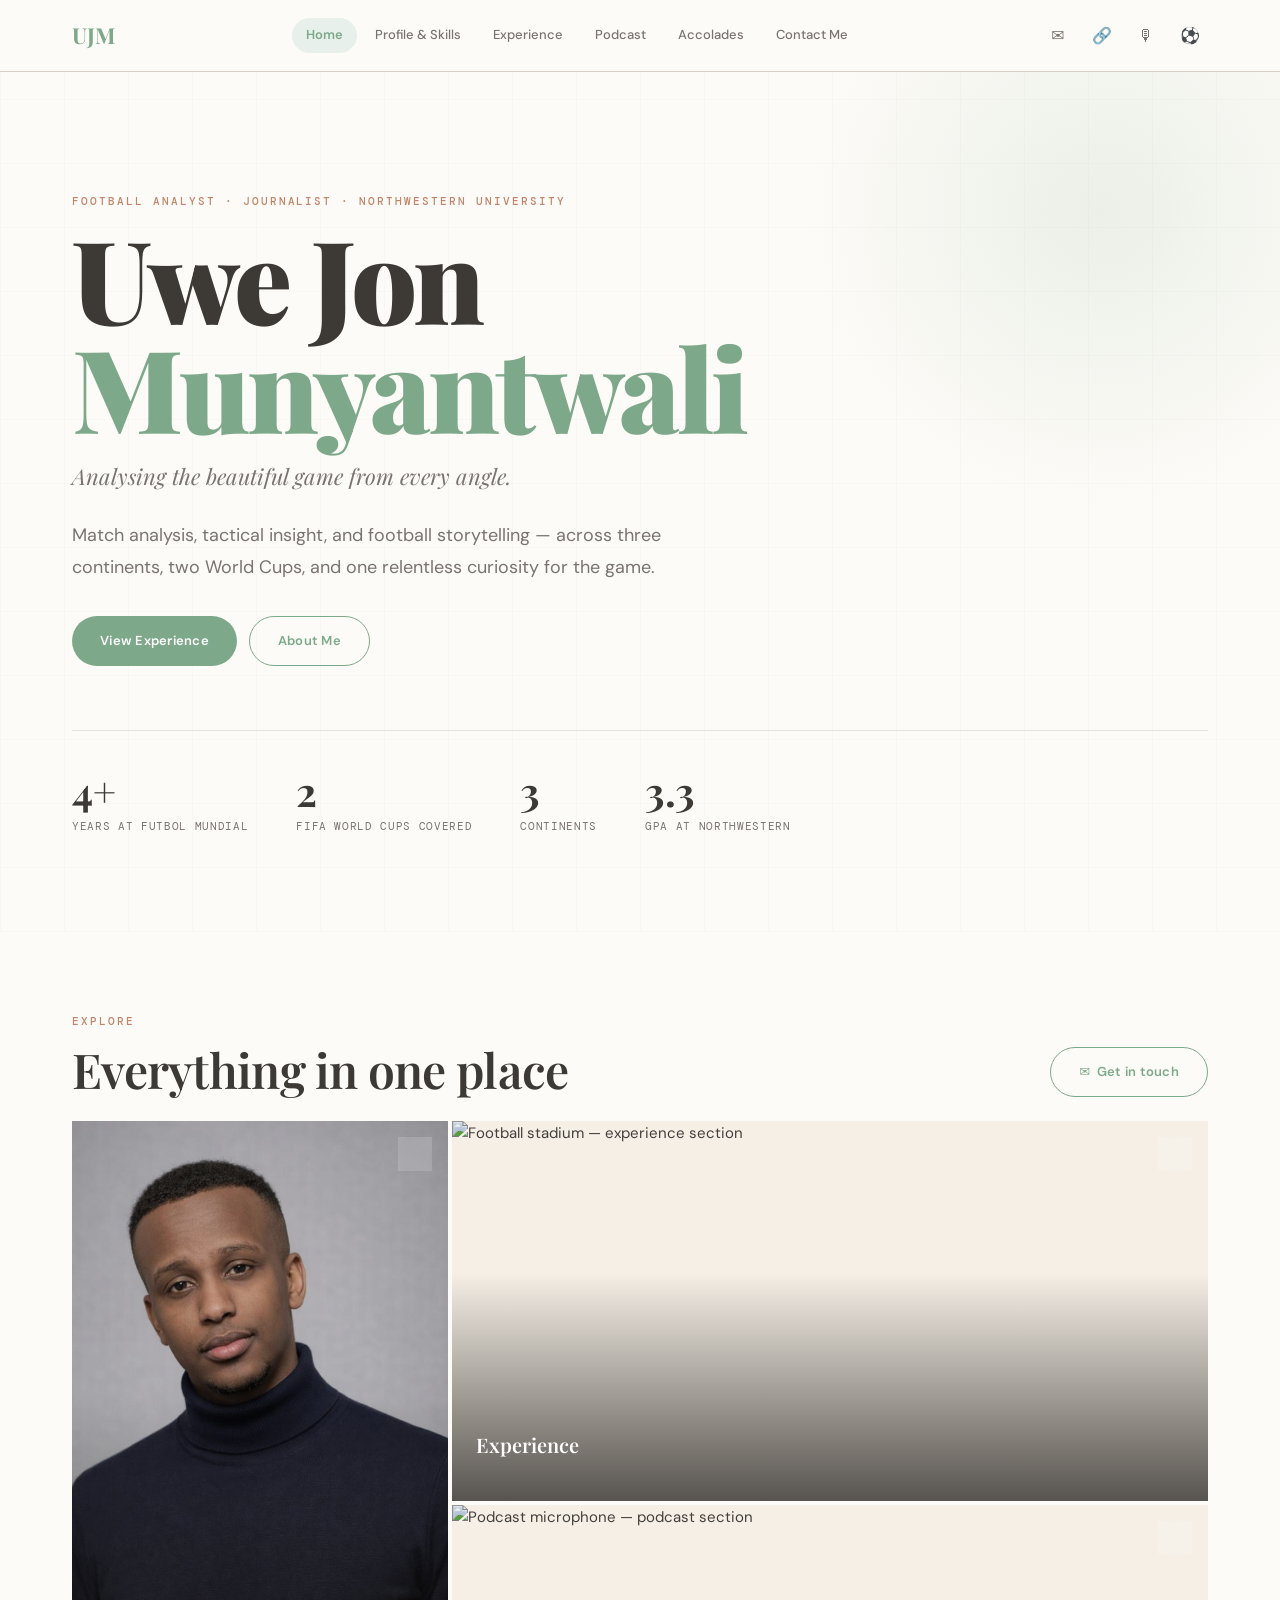
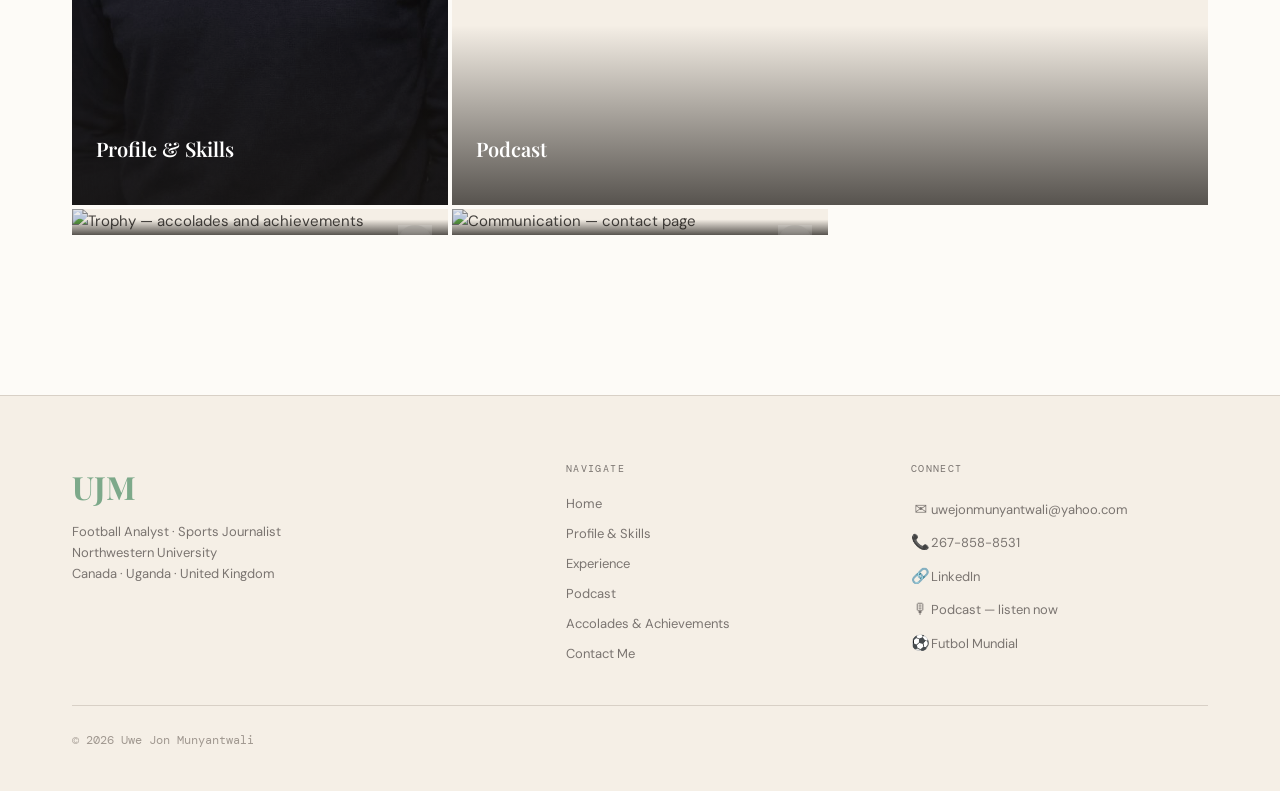
==== index.html @ c34c1989 "initial commit" ====
<!DOCTYPE html>
<!--
  index.html — Homepage
  =====================================================================
  The first page anyone sees. Contains:
    • Full-viewport hero with Uwe's name, role, and key stats
    • Photo tile grid — each tile is a clickable link to a page
    • Shared navigation bar (nav.js handles scroll + mobile)
    • Shared footer with all social/contact links

  All stock images are sourced from Unsplash (free, no attribution
  required). Replace src URLs with Uwe's real photos when available.
  ===================================================================== -->
<html lang="en">

<head>
  <meta charset="UTF-8">
  <meta name="viewport" content="width=device-width, initial-scale=1.0">

  <!-- Page title and SEO meta -->
  <title>Uwe Jon Munyantwali — Football Analyst & Journalist</title>
  <meta name="description" content="Football analyst, sports journalist, and podcast host. Covering the beautiful game across three continents.">

  <!-- Open Graph tags for clean social media sharing -->
  <meta property="og:title"       content="Uwe Jon Munyantwali">
  <meta property="og:description" content="Football Analyst · Sports Journalist · Northwestern University">
  <meta property="og:image"       content="images/og-image.jpg">
  <meta property="og:type"        content="website">

  <!-- Favicon -->
  <link rel="icon" href="images/favicon.svg" type="image/svg+xml">
  <link rel="icon" href="images/favicon-32.png" type="image/png" sizes="32x32">
  <link rel="icon" href="images/favicon.ico" type="image/x-icon">
  <link rel="apple-touch-icon" href="images/apple-touch-icon.png">

  <!-- Google Fonts preconnect for faster font loading -->
  <link rel="preconnect" href="https://fonts.googleapis.com">
  <link rel="preconnect" href="https://fonts.gstatic.com" crossorigin>

  <!--
    CSS load order matters:
      1. variables.css  — design tokens (colours, spacing, etc.)
      2. typography.css — fonts, text styles (imports Google Fonts)
      3. layout.css     — grid, containers, page structure
      4. components.css — nav, footer, buttons, tiles, cards
      5. animations.css — keyframes and scroll-reveal transitions
  -->
  <link rel="stylesheet" href="css/variables.css">
  <link rel="stylesheet" href="css/typography.css">
  <link rel="stylesheet" href="css/layout.css">
  <link rel="stylesheet" href="css/components.css">
  <link rel="stylesheet" href="css/animations.css">

  <!-- Page-specific hero background texture -->
  <style>
    /* ── Pitch line grid texture ──────────────────────────────
       A very faint repeating grid overlaid on the hero
       background. Evokes a football pitch without being heavy.
    ────────────────────────────────────────────────────────── */
    .home-hero {
      background-color: var(--clr-warm-white);
    }

    .home-hero::before {
      content: '';
      position: absolute;
      inset: 0;
      pointer-events: none;
      opacity: .035;
      background-image:
        repeating-linear-gradient(0deg,   var(--clr-charcoal) 0, transparent 1px, transparent 64px),
        repeating-linear-gradient(90deg,  var(--clr-charcoal) 0, transparent 1px, transparent 64px);
    }

    /* ── Radial glow behind the name ──────────────────────────
       Soft sage green radial gradient in the upper-right corner
       adds depth to the hero without competing with the text.
    ────────────────────────────────────────────────────────── */
    .hero-glow {
      position: absolute;
      top: -160px;
      right: -120px;
      width: 600px;
      height: 600px;
      border-radius: 50%;
      background: radial-gradient(circle, rgba(125,169,138,.14) 0%, transparent 70%);
      pointer-events: none;
    }

    /* ── Tile grid height overrides ───────────────────────────
       Force each tile row to a fixed height so images fill
       their cells consistently regardless of content.
    ────────────────────────────────────────────────────────── */
    .tile-grid {
      grid-template-rows: 380px 300px;
    }

    /* ── Tiles section background ─────────────────────────────*/
    .tiles-section {
      background: var(--clr-warm-white);
      padding: var(--sp-80) var(--gutter);
    }

    /* ── Section heading bar above tiles ──────────────────────*/
    .tiles-intro {
      display: flex;
      align-items: flex-end;
      justify-content: space-between;
      margin-bottom: var(--sp-24);
    }
  </style>
</head>

<body>

  <!-- ── NAVIGATION BAR ───────────────────────────────────── -->
  <!-- See shared-elements.html for full documentation -->
  <header>
    <nav class="site-nav" aria-label="Main navigation">
      <a href="index.html" class="nav-logo" aria-label="UJM — Home">UJM</a>

      <div class="nav-links" role="menubar">
        <!-- 'active' class is set here manually for the homepage -->
        <a href="index.html"              class="active" role="menuitem">Home</a>
        <a href="pages/profile.html"      role="menuitem">Profile &amp; Skills</a>
        <a href="pages/experience.html"   role="menuitem">Experience</a>
        <a href="pages/podcast.html"      role="menuitem">Podcast</a>
        <a href="pages/accolades.html"    role="menuitem">Accolades</a>
        <a href="pages/contact.html"      role="menuitem">Contact Me</a>
      </div>

      <div class="nav-icons" aria-label="Social links">
        <a href="mailto:uwejonmunyantwali@yahoo.com" class="nav-icon-btn" title="Email Uwe" aria-label="Email">✉</a>
        <a href="https://linkedin.com/in/uwejonmunyantwali" target="_blank" rel="noopener" class="nav-icon-btn" title="LinkedIn" aria-label="LinkedIn">🔗</a>
        <a href="https://open.spotify.com/show/5cVgMxQyh8gZMBLxaZQHXZ" target="_blank" rel="noopener" class="nav-icon-btn" title="Podcast" aria-label="Podcast">🎙</a>
        <a href="https://futbolmundial.com" target="_blank" rel="noopener" class="nav-icon-btn" title="Futbol Mundial" aria-label="Futbol Mundial">⚽</a>
      </div>

      <button class="nav-hamburger" aria-label="Open navigation menu" aria-expanded="false" aria-controls="mobileMenu">
        <span></span><span></span><span></span>
      </button>
    </nav>

    <div class="mobile-menu" id="mobileMenu" role="dialog" aria-label="Mobile navigation">
      <a href="index.html">Home</a>
      <a href="pages/profile.html">Profile &amp; Skills</a>
      <a href="pages/experience.html">Experience</a>
      <a href="pages/podcast.html">Podcast</a>
      <a href="pages/accolades.html">Accolades</a>
      <a href="pages/contact.html">Contact Me</a>
    </div>
  </header>

  <!-- ── MAIN PAGE CONTENT ────────────────────────────────── -->
  <main class="page-wrapper">

    <!-- ══════════════════════════════════════════════════════
         HERO SECTION
         Full-viewport opening. Uwe's name, role, lead text,
         CTA buttons, and four stat numbers that count up
         when they scroll into view (handled by animations.js).
         ══════════════════════════════════════════════════════ -->
    <section class="home-hero" aria-label="Hero">

      <!-- Decorative radial glow (CSS-only, no content) -->
      <div class="hero-glow" aria-hidden="true"></div>

      <div style="position:relative; z-index:1;">

        <!-- Eyebrow label — staggered fade-up on page load -->
        <span class="eyebrow anim-fade-up stagger-1">
          Football Analyst · Journalist · Northwestern University
        </span>

        <!-- Large display name -->
        <h1 class="text-display anim-fade-up stagger-2" style="margin-bottom: var(--sp-16);">
          <!-- First name in charcoal, last name in sage green -->
          <span style="color: var(--clr-charcoal);">Uwe Jon<br></span>
          <span style="color: var(--clr-sage);">Munyantwali</span>
        </h1>

        <!-- Italic subtitle / role statement -->
        <p class="anim-fade-up stagger-3"
           style="font-family: var(--font-display); font-size: clamp(18px,2vw,22px);
                  font-style: italic; color: var(--clr-muted); margin-bottom: var(--sp-24);">
          Analysing the beautiful game from every angle.
        </p>

        <!-- Lead paragraph -->
        <p class="text-lead anim-fade-up stagger-4" style="margin-bottom: var(--sp-32);">
          Match analysis, tactical insight, and football storytelling —
          across three continents, two World Cups, and one relentless
          curiosity for the game.
        </p>

        <!-- CTA buttons -->
        <div class="flex gap-12 flex-wrap anim-fade-up stagger-5" style="margin-bottom: var(--sp-64);">
          <a href="pages/experience.html" class="btn btn-primary">View Experience</a>
          <a href="pages/profile.html"    class="btn btn-outline">About Me</a>
        </div>

        <!-- ── Stats strip ───────────────────────────────────
             data-target = the number to count to
             data-suffix = text appended after the number
             data-decimals = decimal places (1 for 3.3)
             animations.js handles the count-up animation.
        ────────────────────────────────────────────────────── -->
        <div class="stats-strip anim-fade-up stagger-6">
          <div class="stat-item">
            <div class="stat-num" data-target="4" data-suffix="+">4+</div>
            <div class="stat-label">Years at Futbol Mundial</div>
          </div>
          <div class="stat-item">
            <div class="stat-num" data-target="2">2</div>
            <div class="stat-label">FIFA World Cups covered</div>
          </div>
          <div class="stat-item">
            <div class="stat-num" data-target="3">3</div>
            <div class="stat-label">Continents</div>
          </div>
          <div class="stat-item">
            <div class="stat-num" data-target="3.3" data-decimals="1">3.3</div>
            <div class="stat-label">GPA at Northwestern</div>
          </div>
        </div>

      </div><!-- /position:relative -->
    </section>


    <!-- ══════════════════════════════════════════════════════
         TILE GRID SECTION
         Six photo tiles — one per page. Each tile is a full
         link element that navigates to the corresponding page.

         Images: stock photos from Unsplash sourced via direct
         URL. Replace with real photos once Uwe provides them.
         Layout uses CSS Grid (defined in layout.css).
         ══════════════════════════════════════════════════════ -->
    <section class="tiles-section" aria-label="Explore sections">

      <div class="tiles-intro">
        <div>
          <span class="eyebrow">Explore</span>
          <h2 class="h2" style="margin-top: 0;">Everything in one place</h2>
        </div>
        <a href="pages/contact.html" class="btn btn-outline" style="flex-shrink:0;">
          ✉ &nbsp;Get in touch
        </a>
      </div>

      <!-- Tile grid — CSS grid layout defined in layout.css -->
      <div class="tile-grid">

        <!-- TILE 1: Profile & Skills (tall left column) -->
        <a href="pages/profile.html"
           class="tile tile--third tile--tall reveal delay-1"
           aria-label="Navigate to Profile and Skills page">
          <!--
            Stock image: person studying/writing — evokes analytical work.
            Source: Unsplash (free to use, no attribution needed).
            Replace with Uwe's headshot when available.
          -->
          <img src="images/headshot.jpeg"
               alt="Uwe Jon Munyantwali — profile photo"
               loading="lazy">
          <div class="tile-overlay" aria-hidden="true"></div>
          <div class="tile-label">
            <span class="tile-name">Profile &amp; Skills</span>
            <span class="tile-desc">Background, bio &amp; expertise</span>
          </div>
          <div class="tile-arrow" aria-hidden="true">↗</div>
        </a>

        <!-- TILE 2: Experience (wide) -->
        <a href="pages/experience.html"
           class="tile tile--wide reveal delay-2"
           aria-label="Navigate to Experience page">
          <!--
            Stock image: football stadium from the press area.
            Evokes the professional match coverage environment.
          -->
          <img src="https://images.unsplash.com/photo-1431324155629-1a6deb1dec8d?w=1200&q=80&auto=format"
               alt="Football stadium — experience section"
               loading="lazy">
          <div class="tile-overlay" aria-hidden="true"></div>
          <div class="tile-label">
            <span class="tile-name">Experience</span>
            <span class="tile-desc">Career timeline &amp; published work</span>
          </div>
          <div class="tile-arrow" aria-hidden="true">↗</div>
        </a>

        <!-- TILE 3: Podcast (wide) -->
        <a href="pages/podcast.html"
           class="tile tile--wide reveal delay-3"
           aria-label="Navigate to Podcast page">
          <!--
            Stock image: podcast microphone / recording setup.
          -->
          <img src="https://images.unsplash.com/photo-1478737270239-2f02b77fc618?w=1200&q=80&auto=format"
               alt="Podcast microphone — podcast section"
               loading="lazy">
          <div class="tile-overlay" aria-hidden="true"></div>
          <div class="tile-label">
            <span class="tile-name">Podcast</span>
            <span class="tile-desc">Listen to the show</span>
          </div>
          <div class="tile-arrow" aria-hidden="true">↗</div>
        </a>

        <!-- TILE 4: Accolades -->
        <a href="pages/accolades.html"
           class="tile tile--third reveal delay-4"
           aria-label="Navigate to Accolades and Achievements page">
          <!--
            Stock image: award / trophy / graduation ceremony.
          -->
          <img src="https://images.unsplash.com/photo-1567427018141-0584cfcbf1b8?w=800&q=80&auto=format"
               alt="Trophy — accolades and achievements"
               loading="lazy">
          <div class="tile-overlay" aria-hidden="true"></div>
          <div class="tile-label">
            <span class="tile-name">Accolades</span>
            <span class="tile-desc">Recognitions &amp; achievements</span>
          </div>
          <div class="tile-arrow" aria-hidden="true">↗</div>
        </a>

        <!-- TILE 5: Contact Me -->
        <a href="pages/contact.html"
           class="tile tile--third reveal delay-5"
           aria-label="Navigate to Contact page">
          <!--
            Stock image: hands typing / writing — communication theme.
          -->
          <img src="https://images.unsplash.com/photo-1516321318423-f06f85e504b3?w=800&q=80&auto=format"
               alt="Communication — contact page"
               loading="lazy">
          <div class="tile-overlay" aria-hidden="true"></div>
          <div class="tile-label">
            <span class="tile-name">Contact Me</span>
            <span class="tile-desc">Let's talk football</span>
          </div>
          <div class="tile-arrow" aria-hidden="true">↗</div>
        </a>

      </div><!-- /tile-grid -->

    </section>

  </main><!-- /page-wrapper -->


  <!-- ── FOOTER ────────────────────────────────────────────── -->
  <footer class="site-footer" aria-label="Site footer">
    <div class="footer-inner">
      <div>
        <a href="index.html" class="footer-logo" aria-label="UJM — Home">UJM</a>
        <p class="footer-tagline">
          Football Analyst · Sports Journalist<br>
          Northwestern University<br>
          Canada · Uganda · United Kingdom
        </p>
      </div>
      <div>
        <p class="footer-col-title">Navigate</p>
        <nav class="footer-nav" aria-label="Footer navigation">
          <a href="index.html">Home</a>
          <a href="pages/profile.html">Profile &amp; Skills</a>
          <a href="pages/experience.html">Experience</a>
          <a href="pages/podcast.html">Podcast</a>
          <a href="pages/accolades.html">Accolades &amp; Achievements</a>
          <a href="pages/contact.html">Contact Me</a>
        </nav>
      </div>
      <div>
        <p class="footer-col-title">Connect</p>
        <div class="footer-social">
          <div class="footer-social-item">
            <span class="footer-social-icon">✉</span>
            <a href="mailto:uwejonmunyantwali@yahoo.com">uwejonmunyantwali@yahoo.com</a>
          </div>
          <div class="footer-social-item">
            <span class="footer-social-icon">📞</span>
            <a href="tel:+12678588531">267-858-8531</a>
          </div>
          <div class="footer-social-item">
            <span class="footer-social-icon">🔗</span>
            <a href="https://linkedin.com/in/uwejonmunyantwali" target="_blank" rel="noopener">LinkedIn</a>
          </div>
          <div class="footer-social-item">
            <span class="footer-social-icon">🎙</span>
            <a href="pages/podcast.html">Podcast — listen now</a>
          </div>
          <div class="footer-social-item">
            <span class="footer-social-icon">⚽</span>
            <a href="https://futbolmundial.com" target="_blank" rel="noopener">Futbol Mundial</a>
          </div>
        </div>
      </div>
    </div>
    <div class="footer-bottom">
      <span>© 2026 Uwe Jon Munyantwali</span>
    </div>
  </footer>


  <!-- ── SCRIPTS ───────────────────────────────────────────── -->
  <!--
    Scripts are loaded at the bottom of <body> so that the
    HTML is fully parsed before JavaScript runs. This avoids
    "element not found" errors.

    nav.js       — scroll shadow, mobile menu toggle
    animations.js — scroll-reveal and stat counter
  -->
  <script src="js/nav.js"></script>
  <script src="js/animations.js"></script>

</body>
</html>
---- css/variables.css ----
/* =============================================================
   variables.css
   Central design token file. Every colour, spacing unit,
   font size, and breakpoint used across the site is defined
   here as a CSS custom property. Change a value here and it
   updates everywhere automatically.
   ============================================================= */

:root {

  /* ── Pastel colour palette ─────────────────────────────────
     Muted, warm tones inspired by a well-read editorial magazine.
     No fully saturated colours — every hue is softened.
  ────────────────────────────────────────────────────────── */

  /* Page backgrounds */
  --clr-warm-white:   #FDFBF7;   /* Default page background */
  --clr-sage-bg:      #E8F0EB;   /* Sage tinted panels */
  --clr-sky-bg:       #E6EFF7;   /* Dusty-blue tinted panels */
  --clr-sand-bg:      #F5EFE6;   /* Warm sand card surfaces */
  --clr-blush-bg:     #F5E9E9;   /* Soft blush — contact / accolades */
  --clr-lavender-bg:  #EDE9F5;   /* Muted lavender — podcast */
  --clr-wheat-bg:     #F5EDE0;   /* Warm wheat — experience */

  /* Accent colours */
  --clr-sage:         #7DA98A;   /* Primary accent: links, CTA buttons, active states */
  --clr-sage-dark:    #5E8A6E;   /* Darker sage for hover states */
  --clr-blue:         #7097B8;   /* Secondary accent: hover states, icons */
  --clr-terra:        #C0856A;   /* Terracotta: warm labels, callouts */
  --clr-terra-dark:   #A06A52;   /* Darker terracotta for hover */
  --clr-mauve:        #9E7D9A;   /* Soft mauve: podcast section */

  /* Text colours */
  --clr-charcoal:     #3D3A35;   /* Headings */
  --clr-body:         #4A4540;   /* Body copy */
  --clr-muted:        #7A7470;   /* Secondary / caption text */
  --clr-light:        #A09890;   /* Placeholder / very light text */
  --clr-line:         #D8D0C6;   /* Dividers and borders */

  /* Utility */
  --clr-white:        #FFFFFF;
  --clr-black:        #1A1714;

  /* ── Typography scale ──────────────────────────────────────
     Fluid sizes via clamp() so headings scale between mobile
     and desktop without media queries.
  ────────────────────────────────────────────────────────── */
  --text-xs:    11px;
  --text-sm:    13px;
  --text-base:  15px;
  --text-md:    18px;
  --text-lg:    clamp(20px, 2vw, 24px);
  --text-xl:    clamp(24px, 3vw, 32px);
  --text-2xl:   clamp(32px, 4vw, 48px);
  --text-3xl:   clamp(48px, 6vw, 80px);
  --text-hero:  clamp(56px, 9vw, 120px);

  /* ── Spacing scale ─────────────────────────────────────────
     Used for padding, margin, and gap — keeps vertical rhythm
     consistent across all pages.
  ────────────────────────────────────────────────────────── */
  --sp-2:    2px;
  --sp-4:    4px;
  --sp-8:    8px;
  --sp-12:  12px;
  --sp-16:  16px;
  --sp-20:  20px;
  --sp-24:  24px;
  --sp-32:  32px;
  --sp-40:  40px;
  --sp-48:  48px;
  --sp-64:  64px;
  --sp-80:  80px;
  --sp-96:  96px;
  --sp-120:120px;

  /* ── Border radius ─────────────────────────────────────────*/
  --radius-sm:   6px;
  --radius-md:  12px;
  --radius-lg:  20px;
  --radius-pill:100px;

  /* ── Shadows ───────────────────────────────────────────────*/
  --shadow-sm:  0 2px 8px  rgba(61,58,53,.06);
  --shadow-md:  0 8px 24px rgba(61,58,53,.08);
  --shadow-lg:  0 20px 56px rgba(61,58,53,.12);

  /* ── Transitions ───────────────────────────────────────────*/
  --ease:       cubic-bezier(.25,.46,.45,.94);
  --transition: 280ms var(--ease);

  /* ── Layout ────────────────────────────────────────────────*/
  --nav-h:    72px;    /* Height of the sticky navigation bar */
  --max-w:  1280px;    /* Maximum content width */
  --gutter:   72px;    /* Horizontal page padding on desktop */
  --gutter-sm:24px;    /* Horizontal page padding on mobile */
}

/* ── Responsive breakpoints ─────────────────────────────────
   Used in media queries across all CSS files. Reference:
     --bp-sm  = 480px  (large phones)
     --bp-md  = 768px  (tablets)
     --bp-lg  = 1024px (small laptops)
     --bp-xl  = 1280px (desktops)
────────────────────────────────────────────────────────── */
/* Note: CSS custom properties can't be used in @media queries
   directly — breakpoint pixel values are repeated in each file
   where media queries are needed. The values are documented
   here for reference. */
---- css/typography.css ----
/* =============================================================
   typography.css
   All font imports, base text styles, and typographic
   utility classes. Import this after variables.css.

   Fonts used:
     Playfair Display — serif display face for large headings.
       Warm, editorial, and distinctive. Loaded from Google Fonts.
     DM Sans — clean, modern sans-serif for body and UI text.
       Highly legible at small sizes. Loaded from Google Fonts.
     DM Mono — monospaced face for labels, metadata, and stats.
       Adds a data/journalism feel to supporting text.
   ============================================================= */

/* ── Google Fonts import ─────────────────────────────────────
   Preconnect hints are set in each HTML <head> for performance.
   This @import loads all three typefaces in the weights needed.
────────────────────────────────────────────────────────── */
@import url('https://fonts.googleapis.com/css2?family=Playfair+Display:ital,wght@0,400;0,600;0,700;0,900;1,400;1,600&family=DM+Sans:wght@300;400;500;600&family=DM+Mono:wght@400;500&display=swap');

/* ── Font family variables ───────────────────────────────────
   Defined here as custom properties so they're easy to swap.
────────────────────────────────────────────────────────── */
:root {
  --font-display: 'Playfair Display', Georgia, serif;
  --font-body:    'DM Sans', system-ui, sans-serif;
  --font-mono:    'DM Mono', 'Courier New', monospace;
}

/* ── Base document typography ────────────────────────────────
   Sets sensible defaults for the whole site. Everything else
   builds on top of this.
────────────────────────────────────────────────────────── */
*,
*::before,
*::after {
  box-sizing: border-box;   /* Include padding/border in width calculations */
  margin: 0;
  padding: 0;
}

html {
  font-size: 16px;           /* Base rem unit */
  scroll-behavior: smooth;   /* Smooth in-page anchor scrolling */
  -webkit-font-smoothing: antialiased;  /* Sharper text on macOS/iOS */
  -moz-osx-font-smoothing: grayscale;
}

body {
  font-family: var(--font-body);
  font-size: var(--text-base);
  line-height: 1.7;
  color: var(--clr-body);
  background-color: var(--clr-warm-white);
}

/* ── Heading styles ──────────────────────────────────────────
   All headings use Playfair Display. The .display class is for
   the largest hero-level headings on each page.
────────────────────────────────────────────────────────── */

/* Hero-scale display heading — used once per page */
.text-display {
  font-family: var(--font-display);
  font-size: var(--text-hero);
  font-weight: 900;
  line-height: .95;
  letter-spacing: -.03em;
  color: var(--clr-charcoal);
}

/* Large section heading */
h1, .h1 {
  font-family: var(--font-display);
  font-size: var(--text-3xl);
  font-weight: 700;
  line-height: 1.05;
  letter-spacing: -.02em;
  color: var(--clr-charcoal);
}

/* Section-level headings */
h2, .h2 {
  font-family: var(--font-display);
  font-size: var(--text-2xl);
  font-weight: 600;
  line-height: 1.15;
  letter-spacing: -.015em;
  color: var(--clr-charcoal);
}

/* Sub-section headings */
h3, .h3 {
  font-family: var(--font-display);
  font-size: var(--text-xl);
  font-weight: 600;
  line-height: 1.2;
  color: var(--clr-charcoal);
}

/* Card / component headings */
h4, .h4 {
  font-family: var(--font-display);
  font-size: var(--text-lg);
  font-weight: 600;
  color: var(--clr-charcoal);
}

/* ── Body text utilities ─────────────────────────────────────*/

/* Lead paragraph — used directly under page headings */
.text-lead {
  font-family: var(--font-body);
  font-size: var(--text-md);
  line-height: 1.8;
  color: var(--clr-muted);
  max-width: 600px;
}

/* Standard body paragraph */
.text-body {
  font-size: var(--text-base);
  line-height: 1.85;
  color: var(--clr-body);
}

/* Muted / supporting text */
.text-muted {
  color: var(--clr-muted);
}

/* Small metadata text */
.text-sm {
  font-size: var(--text-sm);
  color: var(--clr-muted);
}

/* ── Eyebrow / label text ────────────────────────────────────
   Used above headings to indicate the section type.
   E.g. "ABOUT" or "CAREER" above a main heading.
────────────────────────────────────────────────────────── */
.eyebrow {
  font-family: var(--font-mono);
  font-size: var(--text-xs);
  font-weight: 500;
  letter-spacing: .18em;
  text-transform: uppercase;
  color: var(--clr-terra);
  display: block;
  margin-bottom: var(--sp-12);
}

/* ── Pull quote ──────────────────────────────────────────────
   Large italic quote for highlighting a key phrase.
────────────────────────────────────────────────────────── */
.pull-quote {
  font-family: var(--font-display);
  font-size: var(--text-xl);
  font-style: italic;
  line-height: 1.5;
  color: var(--clr-charcoal);
}

/* ── Monospaced utility ──────────────────────────────────────
   For dates, stats, metadata, skill tags, and code-like labels.
────────────────────────────────────────────────────────── */
.text-mono {
  font-family: var(--font-mono);
  font-size: var(--text-xs);
  letter-spacing: .06em;
  color: var(--clr-muted);
}

/* ── Link defaults ───────────────────────────────────────────
   Base anchor style. Specific link components are in
   components.css. This just removes the default blue underline.
────────────────────────────────────────────────────────── */
a {
  color: inherit;
  text-decoration: none;
  transition: color var(--transition);
}

a:hover {
  color: var(--clr-sage);
}

/* ── Horizontal rule ─────────────────────────────────────────
   A simple divider used between content sections.
────────────────────────────────────────────────────────── */
.rule {
  border: none;
  border-top: 1px solid var(--clr-line);
  margin: var(--sp-48) 0;
}

/* ── Text alignment utilities ────────────────────────────────*/
.text-center { text-align: center; }
.text-right  { text-align: right; }

/* ── Italic utility ──────────────────────────────────────────*/
.italic { font-style: italic; }
---- css/layout.css ----
/* =============================================================
   layout.css
   Grid systems, page structure helpers, container widths,
   and flexbox utilities. Import after variables.css.

   This file controls HOW things are arranged on the page,
   not how they look. Colours, fonts, and component styles
   live in their own files.
   ============================================================= */

/* ── Page wrapper ────────────────────────────────────────────
   Every page's <main> should use .page-wrapper to ensure
   consistent top padding that clears the fixed nav bar.
────────────────────────────────────────────────────────── */
.page-wrapper {
  padding-top: var(--nav-h);   /* Offset content below the fixed nav */
  min-height: 100vh;           /* Ensure the page always fills the viewport */
}

/* ── Content container ───────────────────────────────────────
   Centres content and applies consistent horizontal padding.
   Nest inside full-bleed sections to constrain text width.
────────────────────────────────────────────────────────── */
.container {
  width: 100%;
  max-width: var(--max-w);
  margin-left: auto;
  margin-right: auto;
  padding-left: var(--gutter);
  padding-right: var(--gutter);
}

/* ── Full-bleed section ──────────────────────────────────────
   Allows a section to span 100% page width while the
   content inside uses .container to stay constrained.
────────────────────────────────────────────────────────── */
.full-bleed {
  width: 100%;
}

/* ── Section vertical rhythm ─────────────────────────────────
   Standard top/bottom padding for page sections. Keeps
   consistent breathing room between content blocks.
────────────────────────────────────────────────────────── */
.section {
  padding-top: var(--sp-96);
  padding-bottom: var(--sp-96);
}

.section-sm {
  padding-top: var(--sp-64);
  padding-bottom: var(--sp-64);
}

.section-lg {
  padding-top: var(--sp-120);
  padding-bottom: var(--sp-120);
}

/* ── Page hero ───────────────────────────────────────────────
   Full-viewport hero section used at the top of each page.
   Vertically centres content and provides a minimum height.
────────────────────────────────────────────────────────── */
.page-hero {
  min-height: 60vh;
  display: flex;
  flex-direction: column;
  justify-content: flex-end;   /* Anchor text to bottom of hero */
  padding: var(--sp-120) var(--gutter) var(--sp-80);
  position: relative;
  overflow: hidden;
}

/* Home hero is taller — it's the first impression */
.home-hero {
  min-height: 95vh;
  display: flex;
  flex-direction: column;
  justify-content: flex-end;
  padding: var(--sp-120) var(--gutter) var(--sp-96);
  position: relative;
  overflow: hidden;
}

/* ── Two-column grid ─────────────────────────────────────────
   A 50/50 responsive two-column layout used on Profile,
   Contact, and other pages with a main + sidebar structure.
────────────────────────────────────────────────────────── */
.grid-2 {
  display: grid;
  grid-template-columns: 1fr 1fr;
  gap: var(--sp-64);
  align-items: start;
}

/* Weighted 60/40 split — main content + narrower sidebar */
.grid-2--weighted {
  grid-template-columns: 3fr 2fr;
}

/* ── Three-column grid ───────────────────────────────────────
   Used for accolades cards and footer columns.
────────────────────────────────────────────────────────── */
.grid-3 {
  display: grid;
  grid-template-columns: repeat(3, 1fr);
  gap: var(--sp-24);
}

/* ── Tile grid ───────────────────────────────────────────────
   Home page photo tile grid. Uses named grid areas for the
   asymmetric hero layout (inspired by reference site).
────────────────────────────────────────────────────────── */
.tile-grid {
  display: grid;
  grid-template-columns: repeat(6, 1fr);
  grid-template-rows: 360px 280px;
  gap: var(--sp-4);
}

/* Individual tile spanning rules — set on the HTML elements */
.tile--wide  { grid-column: span 4; }   /* Wide tile (4/6 columns) */
.tile--half  { grid-column: span 3; }   /* Half width (3/6 columns) */
.tile--third { grid-column: span 2; }   /* Third width (2/6 columns) */
.tile--tall  { grid-row: span 2; }      /* Spans both grid rows */

/* ── Flex utilities ──────────────────────────────────────────
   Common flexbox patterns used throughout the site.
────────────────────────────────────────────────────────── */
.flex         { display: flex; }
.flex-col     { display: flex; flex-direction: column; }
.flex-center  { display: flex; align-items: center; justify-content: center; }
.flex-between { display: flex; align-items: center; justify-content: space-between; }
.flex-wrap    { flex-wrap: wrap; }
.items-start  { align-items: flex-start; }
.items-end    { align-items: flex-end; }
.gap-8        { gap: var(--sp-8); }
.gap-12       { gap: var(--sp-12); }
.gap-16       { gap: var(--sp-16); }
.gap-24       { gap: var(--sp-24); }
.gap-32       { gap: var(--sp-32); }
.gap-48       { gap: var(--sp-48); }

/* ── Spacing utilities ───────────────────────────────────────
   Quick margin/padding helpers for fine-tuning spacing
   without writing new CSS rules.
────────────────────────────────────────────────────────── */
.mt-8  { margin-top: var(--sp-8);  }
.mt-16 { margin-top: var(--sp-16); }
.mt-24 { margin-top: var(--sp-24); }
.mt-32 { margin-top: var(--sp-32); }
.mt-48 { margin-top: var(--sp-48); }
.mt-64 { margin-top: var(--sp-64); }
.mb-8  { margin-bottom: var(--sp-8);  }
.mb-16 { margin-bottom: var(--sp-16); }
.mb-24 { margin-bottom: var(--sp-24); }
.mb-32 { margin-bottom: var(--sp-32); }
.mb-48 { margin-bottom: var(--sp-48); }

/* ── Responsive overrides ────────────────────────────────────
   At tablet (768px) and mobile (480px), switch multi-column
   layouts to single-column stacks.
────────────────────────────────────────────────────────── */
@media (max-width: 1024px) {
  :root {
    --gutter: 40px;   /* Reduce side padding on smaller screens */
  }

  .grid-2,
  .grid-2--weighted {
    grid-template-columns: 1fr;  /* Stack columns vertically */
    gap: var(--sp-48);
  }

  .tile-grid {
    grid-template-columns: repeat(2, 1fr);   /* 2 columns on tablet */
    grid-template-rows: auto;
  }

  .tile--wide,
  .tile--half,
  .tile--third { grid-column: span 1; }    /* Reset column spans */
  .tile--tall  { grid-row: span 1; }
}

@media (max-width: 768px) {
  :root {
    --gutter: var(--gutter-sm);   /* Tightest padding on mobile */
  }

  .grid-3 {
    grid-template-columns: 1fr 1fr;   /* 2 cols on tablet */
  }

  .section,
  .section-sm,
  .section-lg {
    padding-top: var(--sp-64);     /* Reduce vertical rhythm on mobile */
    padding-bottom: var(--sp-64);
  }

  .page-hero {
    min-height: 50vh;
    padding: var(--sp-96) var(--sp-24) var(--sp-64);
  }
}

@media (max-width: 480px) {
  .grid-3 {
    grid-template-columns: 1fr;    /* Full single column on small phones */
  }

  .tile-grid {
    grid-template-columns: 1fr;   /* One tile per row */
  }
}
---- css/components.css ----
/* =============================================================
   components.css
   Reusable UI components used across multiple pages:
   navigation bar, footer, buttons, cards, skill tags,
   timeline, form fields, and social icons.

   Each component is clearly labelled with a comment block.
   Import after variables.css, typography.css, layout.css.
   ============================================================= */


/* ═══════════════════════════════════════════════════════════
   NAVIGATION BAR
   Fixed to the top of the viewport. Always visible on scroll.
   Contains the UJM logo, page links, and social icon row.
   ═══════════════════════════════════════════════════════════ */

.site-nav {
  position: fixed;             /* Stays at top when user scrolls */
  top: 0;
  left: 0;
  right: 0;
  z-index: 1000;               /* Sits above all page content */
  height: var(--nav-h);
  display: flex;
  align-items: center;
  justify-content: space-between;
  padding: 0 var(--gutter);
  background: rgba(253, 251, 247, 0.92);   /* Warm white at 92% opacity */
  backdrop-filter: blur(16px);             /* Frosted glass effect */
  -webkit-backdrop-filter: blur(16px);
  border-bottom: 1px solid var(--clr-line);
  transition: background var(--transition), box-shadow var(--transition);
}

/* When the page is scrolled, add a subtle shadow under the nav */
.site-nav.scrolled {
  box-shadow: var(--shadow-sm);
}

/* UJM monogram logo — clicking always returns to homepage */
.nav-logo {
  font-family: var(--font-display);
  font-size: 22px;
  font-weight: 700;
  color: var(--clr-sage);
  letter-spacing: -.01em;
  text-decoration: none;
  flex-shrink: 0;
}

/* Container for the six page navigation links */
.nav-links {
  display: flex;
  align-items: center;
  gap: var(--sp-4);
}

/* Individual navigation link */
.nav-links a {
  font-family: var(--font-body);
  font-size: 13px;
  font-weight: 500;
  color: var(--clr-muted);
  padding: 6px 14px;
  border-radius: var(--radius-pill);
  transition: background var(--transition), color var(--transition);
  text-decoration: none;
  white-space: nowrap;
}

/* Hover and active page state */
.nav-links a:hover,
.nav-links a.active {
  background: var(--clr-sage-bg);
  color: var(--clr-sage);
}

/* Active (current page) link gets a slightly bolder weight */
.nav-links a.active {
  font-weight: 600;
}

/* Container for social/contact icon buttons in the top-right of nav */
.nav-icons {
  display: flex;
  align-items: center;
  gap: var(--sp-8);
  flex-shrink: 0;
}

/* Individual social icon button in the nav */
.nav-icon-btn {
  width: 36px;
  height: 36px;
  border-radius: 50%;
  display: flex;
  align-items: center;
  justify-content: center;
  color: var(--clr-muted);
  font-size: 16px;
  transition: background var(--transition), color var(--transition);
  text-decoration: none;
  border: none;
  background: transparent;
  cursor: pointer;
}

.nav-icon-btn:hover {
  background: var(--clr-sage-bg);
  color: var(--clr-sage);
}

/* Mobile hamburger toggle — hidden on desktop, visible on mobile */
.nav-hamburger {
  display: none;
  flex-direction: column;
  gap: 5px;
  cursor: pointer;
  padding: 8px;
  border: none;
  background: none;
}

.nav-hamburger span {
  display: block;
  width: 22px;
  height: 2px;
  background: var(--clr-charcoal);
  border-radius: 2px;
  transition: transform var(--transition), opacity var(--transition);
}

/* Hamburger animates into an × when the mobile menu is open */
.nav-hamburger.open span:nth-child(1) {
  transform: translateY(7px) rotate(45deg);
}
.nav-hamburger.open span:nth-child(2) {
  opacity: 0;
}
.nav-hamburger.open span:nth-child(3) {
  transform: translateY(-7px) rotate(-45deg);
}

/* Mobile slide-in menu overlay */
.mobile-menu {
  display: none;               /* Hidden by default; JS toggles this */
  position: fixed;
  top: var(--nav-h);
  left: 0;
  right: 0;
  bottom: 0;
  background: var(--clr-warm-white);
  z-index: 999;
  padding: var(--sp-48) var(--gutter-sm);
  flex-direction: column;
  gap: var(--sp-8);
}

.mobile-menu.open {
  display: flex;
}

/* Individual links inside the mobile slide menu */
.mobile-menu a {
  font-family: var(--font-display);
  font-size: 28px;
  font-weight: 600;
  color: var(--clr-charcoal);
  padding: var(--sp-16) 0;
  border-bottom: 1px solid var(--clr-line);
  text-decoration: none;
}

.mobile-menu a:hover {
  color: var(--clr-sage);
}

/* ── Responsive: show hamburger, hide link row on mobile ── */
@media (max-width: 900px) {
  .nav-links        { display: none; }    /* Hide horizontal links */
  .nav-hamburger    { display: flex; }    /* Show burger icon */
}


/* ═══════════════════════════════════════════════════════════
   FOOTER
   Appears at the bottom of every page with three columns:
   logo/tagline, navigation links repeated, social contacts.
   ═══════════════════════════════════════════════════════════ */

.site-footer {
  background: var(--clr-sand-bg);
  border-top: 1px solid var(--clr-line);
  padding: var(--sp-64) var(--gutter) var(--sp-40);
  margin-top: var(--sp-80);
}

/* Three-column inner layout */
.footer-inner {
  display: grid;
  grid-template-columns: 1.5fr 1fr 1fr;
  gap: var(--sp-48);
  padding-bottom: var(--sp-40);
  border-bottom: 1px solid var(--clr-line);
}

/* Footer logo */
.footer-logo {
  font-family: var(--font-display);
  font-size: 32px;
  font-weight: 700;
  color: var(--clr-sage);
  display: block;
  margin-bottom: var(--sp-8);
  text-decoration: none;
}

/* Tagline beneath the logo */
.footer-tagline {
  font-size: 13px;
  color: var(--clr-muted);
  line-height: 1.6;
}

/* Column heading in footer */
.footer-col-title {
  font-family: var(--font-mono);
  font-size: 10px;
  letter-spacing: .14em;
  text-transform: uppercase;
  color: var(--clr-muted);
  margin-bottom: var(--sp-16);
}

/* Navigation links stacked vertically in footer */
.footer-nav {
  display: flex;
  flex-direction: column;
  gap: var(--sp-8);
}

.footer-nav a {
  font-size: 13px;
  color: var(--clr-muted);
  text-decoration: none;
  transition: color var(--transition);
}

.footer-nav a:hover {
  color: var(--clr-sage);
}

/* Each social contact row in footer */
.footer-social-item {
  display: flex;
  align-items: center;
  gap: var(--sp-10);
  font-size: 13px;
  color: var(--clr-muted);
  padding: var(--sp-4) 0;
}

/* Icon emoji/character in social row */
.footer-social-icon {
  font-size: 15px;
  width: 20px;
  text-align: center;
  flex-shrink: 0;
}

/* Bottom copyright / credit bar */
.footer-bottom {
  display: flex;
  justify-content: space-between;
  align-items: center;
  padding-top: var(--sp-24);
}

.footer-bottom span {
  font-size: 12px;
  color: var(--clr-light);
  font-family: var(--font-mono);
}

/* Responsive footer — stack columns on tablet */
@media (max-width: 768px) {
  .footer-inner {
    grid-template-columns: 1fr 1fr;
  }
}

@media (max-width: 480px) {
  .footer-inner {
    grid-template-columns: 1fr;
  }

  .footer-bottom {
    flex-direction: column;
    gap: var(--sp-8);
    text-align: center;
  }
}


/* ═══════════════════════════════════════════════════════════
   BUTTONS
   Two variants: solid (primary action) and outlined (secondary).
   Both use the pill shape from the reference site aesthetic.
   ═══════════════════════════════════════════════════════════ */

/* Base button styles shared by all variants */
.btn {
  display: inline-flex;
  align-items: center;
  gap: var(--sp-8);
  font-family: var(--font-body);
  font-size: 13px;
  font-weight: 600;
  letter-spacing: .02em;
  padding: 13px 28px;
  border-radius: var(--radius-pill);
  text-decoration: none;
  border: none;
  cursor: pointer;
  transition: background var(--transition), color var(--transition),
              transform var(--transition), box-shadow var(--transition);
}

/* Solid sage green primary button */
.btn-primary {
  background: var(--clr-sage);
  color: var(--clr-white);
}

.btn-primary:hover {
  background: var(--clr-sage-dark);
  transform: translateY(-2px);
  box-shadow: 0 8px 24px rgba(125, 169, 138, .32);
  color: var(--clr-white);
}

/* Outlined secondary button */
.btn-outline {
  background: transparent;
  color: var(--clr-sage);
  border: 1.5px solid var(--clr-sage);
}

.btn-outline:hover {
  background: var(--clr-sage-bg);
  transform: translateY(-1px);
  color: var(--clr-sage);
}

/* Terracotta CTA button — used on Contact page form */
.btn-terra {
  background: var(--clr-terra);
  color: var(--clr-white);
  width: 100%;
  justify-content: center;
}

.btn-terra:hover {
  background: var(--clr-terra-dark);
  transform: translateY(-1px);
  color: var(--clr-white);
}


/* ═══════════════════════════════════════════════════════════
   IMAGE TILES (Homepage)
   Clickable full-bleed photo tiles that navigate to each page.
   Inspired by the Luke Herndon reference site: large images,
   hover-reveal text, minimal decoration.
   ═══════════════════════════════════════════════════════════ */

/* Tile container — acts as the link wrapper */
.tile {
  position: relative;
  overflow: hidden;
  cursor: pointer;
  display: block;
  text-decoration: none;
  background: var(--clr-sand-bg);   /* Fallback if image fails to load */
}

/* The actual image inside the tile */
.tile img {
  width: 100%;
  height: 100%;
  object-fit: cover;              /* Fill tile without distortion */
  display: block;
  transition: transform 600ms var(--ease), filter 600ms var(--ease);
  filter: brightness(.92) saturate(.85);  /* Slightly desaturated default */
}

/* On hover: zoom in, restore saturation */
.tile:hover img {
  transform: scale(1.04);
  filter: brightness(.8) saturate(1.1);
}

/* Dark gradient overlay for text legibility */
.tile-overlay {
  position: absolute;
  inset: 0;
  background: linear-gradient(
    to bottom,
    transparent 40%,
    rgba(26, 23, 20, .72) 100%
  );
  transition: opacity var(--transition);
}

/* Text block anchored to the bottom of each tile */
.tile-label {
  position: absolute;
  bottom: 0;
  left: 0;
  right: 0;
  padding: var(--sp-24) var(--sp-24) var(--sp-20);
  color: var(--clr-white);
}

/* Page name inside tile */
.tile-name {
  font-family: var(--font-display);
  font-size: 20px;
  font-weight: 600;
  line-height: 1.2;
  display: block;
  margin-bottom: 4px;
}

/* Short description inside tile — slides up on hover */
.tile-desc {
  font-size: 12px;
  opacity: 0;
  transform: translateY(8px);
  transition: opacity var(--transition), transform var(--transition);
  display: block;
  color: rgba(255,255,255,.8);
}

.tile:hover .tile-desc {
  opacity: 1;
  transform: translateY(0);
}

/* Arrow icon in top-right of each tile */
.tile-arrow {
  position: absolute;
  top: var(--sp-16);
  right: var(--sp-16);
  width: 34px;
  height: 34px;
  border-radius: 50%;
  background: rgba(255,255,255,.15);
  backdrop-filter: blur(4px);
  display: flex;
  align-items: center;
  justify-content: center;
  color: var(--clr-white);
  font-size: 14px;
  transition: background var(--transition), transform var(--transition);
}

.tile:hover .tile-arrow {
  background: var(--clr-sage);
  transform: translate(2px, -2px);
}


/* ═══════════════════════════════════════════════════════════
   SKILL TAGS
   Pill-shaped tags used on the Profile & Skills page.
   Each group has its own colour category label above it.
   ═══════════════════════════════════════════════════════════ */

/* Wrapper for a group of skill tags with a category label */
.skills-group {
  margin-bottom: var(--sp-40);
}

/* Category label above the tag row */
.skills-group-label {
  font-family: var(--font-mono);
  font-size: 10px;
  letter-spacing: .14em;
  text-transform: uppercase;
  color: var(--clr-terra);
  margin-bottom: var(--sp-12);
  display: block;
}

/* Row of skill tag pills */
.skills-tags {
  display: flex;
  flex-wrap: wrap;
  gap: var(--sp-8);
}

/* Individual skill pill */
.skill-tag {
  padding: 8px 18px;
  border-radius: var(--radius-pill);
  font-size: 13px;
  border: 1px solid var(--clr-line);
  background: var(--clr-warm-white);
  color: var(--clr-body);
  transition: border-color var(--transition), background var(--transition), color var(--transition);
  cursor: default;
}

.skill-tag:hover {
  border-color: var(--clr-sage);
  background: var(--clr-sage-bg);
  color: var(--clr-sage);
}


/* ═══════════════════════════════════════════════════════════
   TIMELINE (Experience page)
   Vertical left-border timeline with role cards.
   Each role has a coloured dot, org label, title, dates,
   bullet list, and optional article link.
   ═══════════════════════════════════════════════════════════ */

/* Outer timeline wrapper — sets the left border line */
.timeline {
  position: relative;
  padding-left: 36px;
}

.timeline::before {
  content: '';
  position: absolute;
  left: 0;
  top: 8px;
  bottom: 0;
  width: 2px;
  background: var(--clr-line);
}

/* Individual timeline entry */
.timeline-item {
  position: relative;
  padding-bottom: var(--sp-64);
}

.timeline-item:last-child {
  padding-bottom: 0;
}

/* Coloured dot on the timeline line */
.timeline-dot {
  position: absolute;
  left: -42px;
  top: 6px;
  width: 14px;
  height: 14px;
  border-radius: 50%;
  background: var(--clr-sage);
  border: 3px solid var(--clr-warm-white);
  box-shadow: 0 0 0 2px var(--clr-sage);
}

/* Organisation name above the role title */
.tl-org {
  font-family: var(--font-mono);
  font-size: 11px;
  letter-spacing: .1em;
  text-transform: uppercase;
  color: var(--clr-terra);
  margin-bottom: var(--sp-4);
  display: block;
}

/* Role/job title */
.tl-role {
  font-family: var(--font-display);
  font-size: 22px;
  font-weight: 600;
  color: var(--clr-charcoal);
  margin-bottom: var(--sp-4);
}

/* Date and location metadata */
.tl-meta {
  font-size: 13px;
  color: var(--clr-muted);
  margin-bottom: var(--sp-16);
}

/* List of bullet points for a role */
.tl-bullets {
  list-style: none;
  display: flex;
  flex-direction: column;
  gap: 6px;
}

/* Individual bullet */
.tl-bullets li {
  font-size: 14px;
  color: var(--clr-body);
  line-height: 1.7;
  display: flex;
  gap: var(--sp-10);
}

/* Arrow bullet marker */
.tl-bullets li::before {
  content: '→';
  color: var(--clr-sage);
  flex-shrink: 0;
}

/* "Read article" link below a role */
.tl-article-link {
  display: inline-flex;
  align-items: center;
  gap: 6px;
  margin-top: var(--sp-12);
  font-size: 13px;
  color: var(--clr-blue);
  font-weight: 500;
  transition: color var(--transition), gap var(--transition);
  text-decoration: none;
}

.tl-article-link:hover {
  color: var(--clr-sage);
  gap: 10px;
}

/* Article link soccer ball icon */
.tl-article-link .ball {
  font-size: 16px;
  transition: transform var(--transition);
}

.tl-article-link:hover .ball {
  transform: rotate(20deg);
}


/* ═══════════════════════════════════════════════════════════
   ACCOLADE CARDS
   Used on the Accolades & Achievements page.
   Each card is bordered at the top with an accent colour
   specific to the category (academic, tournament, leadership).
   ═══════════════════════════════════════════════════════════ */

/* Card wrapper */
.accolade-card {
  padding: var(--sp-28, 28px);   /* Fallback to 28px if var missing */
  border-radius: var(--radius-lg);
  border: 1px solid var(--clr-line);
  background: var(--clr-warm-white);
  transition: transform var(--transition), box-shadow var(--transition);
}

.accolade-card:hover {
  transform: translateY(-4px);
  box-shadow: var(--shadow-md);
}

/* Icon (emoji or image) at top of card */
.acc-icon {
  font-size: 32px;
  margin-bottom: var(--sp-16);
  display: block;
}

/* Achievement/award title */
.acc-title {
  font-family: var(--font-display);
  font-size: 18px;
  font-weight: 600;
  color: var(--clr-charcoal);
  margin-bottom: 4px;
  line-height: 1.3;
}

/* Organisation or event name */
.acc-org {
  font-size: 13px;
  color: var(--clr-terra);
  font-weight: 500;
}

/* Year / date in mono */
.acc-year {
  font-family: var(--font-mono);
  font-size: 11px;
  color: var(--clr-muted);
  margin-top: 6px;
  display: block;
}

/* Supporting description text */
.acc-desc {
  font-size: 13px;
  color: var(--clr-muted);
  line-height: 1.6;
  margin-top: var(--sp-12);
}

/* Logo image inside an accolade card */
.acc-logo {
  height: 40px;
  width: auto;
  object-fit: contain;
  margin-bottom: var(--sp-16);
  display: block;
  border-radius: var(--radius-sm);
}

/* Top colour accent bar (set inline with border-top: 3px solid ...) */


/* ═══════════════════════════════════════════════════════════
   PROFILE FACTS CARD (Profile & Skills page)
   Sidebar card showing key biographical facts in rows.
   ═══════════════════════════════════════════════════════════ */

.profile-facts {
  background: var(--clr-sand-bg);
  border-radius: var(--radius-lg);
  padding: var(--sp-32);
  border: 1px solid var(--clr-line);
  position: sticky;
  top: calc(var(--nav-h) + 24px);   /* Sticks below nav when scrolling */
}

/* Each row inside the facts card */
.fact-row {
  display: flex;
  flex-direction: column;
  padding: var(--sp-10) 0;
  border-bottom: 1px solid var(--clr-line);
}

.fact-row:last-child {
  border-bottom: none;
}

/* Label above the value */
.fact-label {
  font-family: var(--font-mono);
  font-size: 10px;
  letter-spacing: .1em;
  text-transform: uppercase;
  color: var(--clr-muted);
}

/* The value itself */
.fact-value {
  font-size: 14px;
  color: var(--clr-charcoal);
  font-weight: 500;
  margin-top: 3px;
  line-height: 1.4;
}


/* ═══════════════════════════════════════════════════════════
   PULL QUOTE BLOCK
   Full-width callout with a left border accent.
   Used on Profile, Accolades, and anywhere a key phrase
   deserves emphasis.
   ═══════════════════════════════════════════════════════════ */

.quote-block {
  padding: var(--sp-32) var(--sp-40);
  background: var(--clr-sage-bg);
  border-left: 5px solid var(--clr-sage);
  border-radius: 0 var(--radius-md) var(--radius-md) 0;
}

.quote-block .pull-quote {
  color: var(--clr-charcoal);
  line-height: 1.6;
}

.quote-block .quote-attr {
  font-size: 13px;
  color: var(--clr-muted);
  margin-top: var(--sp-12);
}


/* ═══════════════════════════════════════════════════════════
   PLATFORM BADGES (Podcast page)
   Coloured pill badges linking to podcast platforms.
   ═══════════════════════════════════════════════════════════ */

.platform-badge {
  display: inline-flex;
  align-items: center;
  gap: 8px;
  padding: 10px 20px;
  border-radius: var(--radius-pill);
  font-size: 13px;
  font-weight: 600;
  text-decoration: none;
  transition: transform var(--transition), box-shadow var(--transition);
}

.platform-badge:hover {
  transform: translateY(-2px);
  box-shadow: var(--shadow-md);
}

.platform-spotify { background: #1DB954; color: #fff; }
.platform-apple   { background: var(--clr-charcoal); color: #fff; }
.platform-youtube { background: #FF0000; color: #fff; }

/* Instagram badge — uses the official brand gradient.
   White text and icon sit on top of the warm pink-to-purple gradient. */
.platform-instagram {
  background: linear-gradient(45deg, #f09433 0%, #e6683c 25%, #dc2743 50%, #cc2366 75%, #bc1888 100%);
  color: #fff;
  /* Ensure the long handle text stays on one line at desktop widths,
     wraps gracefully on mobile */
  white-space: nowrap;
}


/* ═══════════════════════════════════════════════════════════
   EPISODE CARDS (Podcast page)
   Simple rows for each podcast episode with listen link.
   ═══════════════════════════════════════════════════════════ */

.episode-card {
  display: flex;
  gap: var(--sp-20);
  align-items: flex-start;
  padding: var(--sp-24) 0;
  border-bottom: 1px solid var(--clr-line);
  transition: background var(--transition);
}

.episode-card:hover {
  /* Subtle background on hover to indicate interactivity */
}

/* Episode number in mono */
.ep-num {
  font-family: var(--font-mono);
  font-size: 12px;
  color: var(--clr-muted);
  min-width: 40px;
  padding-top: 2px;
  flex-shrink: 0;
}

/* Episode title */
.ep-title {
  font-size: 15px;
  font-weight: 600;
  color: var(--clr-charcoal);
  margin-bottom: 4px;
  font-family: var(--font-display);
}

/* Short episode description */
.ep-desc {
  font-size: 13px;
  color: var(--clr-muted);
  line-height: 1.6;
}

/* "Listen now" link at base of episode */
.ep-listen {
  margin-top: var(--sp-8);
  font-size: 12px;
  color: var(--clr-mauve);
  font-weight: 600;
  cursor: pointer;
  text-decoration: none;
  display: inline-flex;
  align-items: center;
  gap: 4px;
  transition: color var(--transition), gap var(--transition);
}

.ep-listen:hover {
  color: var(--clr-sage);
  gap: 8px;
}


/* ═══════════════════════════════════════════════════════════
   CONTACT FORM (Contact page)
   Card-style form with labelled inputs and a submit button.
   Auto-reply is handled in form.js via Formspree.
   ═══════════════════════════════════════════════════════════ */

/* Form card wrapper */
.contact-form-card {
  background: var(--clr-sand-bg);
  border-radius: var(--radius-lg);
  padding: var(--sp-40);
  border: 1px solid var(--clr-line);
}

/* Form section title */
.form-title {
  font-family: var(--font-display);
  font-size: 22px;
  font-weight: 600;
  color: var(--clr-charcoal);
  margin-bottom: var(--sp-28, 28px);
}

/* Wrapper for each label + input pair */
.form-group {
  margin-bottom: var(--sp-20);
}

/* Input field label */
.form-label {
  font-family: var(--font-mono);
  font-size: 10px;
  letter-spacing: .1em;
  text-transform: uppercase;
  color: var(--clr-muted);
  display: block;
  margin-bottom: 6px;
}

/* Text inputs and textarea */
.form-input {
  width: 100%;
  padding: 13px 16px;
  border-radius: var(--radius-md);
  border: 1.5px solid var(--clr-line);
  background: var(--clr-warm-white);
  font-family: var(--font-body);
  font-size: 14px;
  color: var(--clr-body);
  transition: border-color var(--transition), box-shadow var(--transition);
  outline: none;
  -webkit-appearance: none;
}

/* Focus ring on inputs — accessibility */
.form-input:focus {
  border-color: var(--clr-sage);
  box-shadow: 0 0 0 3px rgba(125, 169, 138, .15);
}

/* Textarea-specific styles */
textarea.form-input {
  resize: vertical;
  min-height: 110px;
  line-height: 1.6;
}

/* Error state (added by JS on validation failure) */
.form-input.error {
  border-color: #c0392b;
  box-shadow: 0 0 0 3px rgba(192, 57, 43, .12);
}

/* Inline validation error message.
   !important is intentional here — browsers apply a UA stylesheet
   rule of display:inline to elements with role="alert", which would
   show empty error spans even before any error occurs. !important
   ensures they start hidden and only appear when JS adds .visible. */
.form-error-msg {
  font-size: 12px;
  color: #c0392b;
  margin-top: 4px;
  display: none !important;
  min-height: 0;
}

/* When JS adds .visible, override the !important above */
.form-error-msg.visible {
  display: block !important;
}

/* Success confirmation message shown after form submission */
.form-success {
  display: none;
  padding: var(--sp-24);
  background: var(--clr-sage-bg);
  border-radius: var(--radius-md);
  border-left: 4px solid var(--clr-sage);
  font-size: 15px;
  color: var(--clr-charcoal);
  line-height: 1.6;
}

.form-success.visible {
  display: block;
}


/* ═══════════════════════════════════════════════════════════
   SOCIAL PILLS (Contact page — large row)
   Larger social link pills shown on the Contact page.
   ═══════════════════════════════════════════════════════════ */

.social-pill {
  display: inline-flex;
  align-items: center;
  gap: var(--sp-8);
  padding: 11px 20px;
  border-radius: var(--radius-pill);
  background: var(--clr-warm-white);
  border: 1px solid var(--clr-line);
  font-size: 13px;
  color: var(--clr-body);
  text-decoration: none;
  transition: border-color var(--transition), color var(--transition),
              background var(--transition), transform var(--transition);
}

.social-pill:hover {
  border-color: var(--clr-sage);
  color: var(--clr-sage);
  background: var(--clr-sage-bg);
  transform: translateY(-2px);
}


/* ═══════════════════════════════════════════════════════════
   FEATURED ARTICLES ROW (Experience page)
   Interactive article chips — clicking opens the article.
   The soccer ball icon animates on hover.
   ═══════════════════════════════════════════════════════════ */

.article-row {
  display: flex;
  gap: var(--sp-12);
  flex-wrap: wrap;
}

/* Individual article chip link */
.article-chip {
  display: inline-flex;
  align-items: center;
  gap: 8px;
  padding: 9px 18px;
  border-radius: var(--radius-pill);
  background: var(--clr-warm-white);
  border: 1px solid var(--clr-line);
  font-size: 13px;
  color: var(--clr-blue);
  text-decoration: none;
  cursor: pointer;
  transition: background var(--transition), border-color var(--transition),
              transform var(--transition);
}

.article-chip:hover {
  background: var(--clr-sky-bg);
  border-color: var(--clr-blue);
  transform: translateY(-2px);
}

/* Soccer ball icon — rotates on hover for delight */
.article-chip .ball-icon {
  font-size: 16px;
  display: inline-block;
  transition: transform 400ms var(--ease);
}

.article-chip:hover .ball-icon {
  transform: rotate(30deg);
}


/* ═══════════════════════════════════════════════════════════
   CALLOUT / HIGHLIGHT BOX
   Accent-bordered box used to highlight important notices
   (e.g. placeholder content warnings, key facts).
   ═══════════════════════════════════════════════════════════ */

.callout {
  padding: var(--sp-24) var(--sp-32);
  border-radius: 0 var(--radius-md) var(--radius-md) 0;
  border-left: 4px solid var(--clr-sage);
  background: var(--clr-sage-bg);
  font-size: 14px;
  color: var(--clr-body);
  line-height: 1.7;
}

.callout--terra {
  border-left-color: var(--clr-terra);
  background: var(--clr-wheat-bg);
}

.callout--blue {
  border-left-color: var(--clr-blue);
  background: var(--clr-sky-bg);
}


/* ═══════════════════════════════════════════════════════════
   STAT STRIP (Homepage hero)
   Row of key numbers displayed below the hero copy.
   ═══════════════════════════════════════════════════════════ */

.stats-strip {
  display: flex;
  gap: var(--sp-48);
  flex-wrap: wrap;
  padding-top: var(--sp-40);
  border-top: 1px solid rgba(216, 208, 198, .6);
}

/* Individual stat */
.stat-item {}

/* Large number */
.stat-num {
  font-family: var(--font-display);
  font-size: 40px;
  font-weight: 700;
  color: var(--clr-charcoal);
  line-height: 1;
}

/* Label below the number */
.stat-label {
  font-family: var(--font-mono);
  font-size: 11px;
  letter-spacing: .06em;
  color: var(--clr-muted);
  margin-top: 6px;
  text-transform: uppercase;
}


/* ═══════════════════════════════════════════════════════════
   SCROLL REVEAL
   Elements with .reveal are invisible by default and animate
   into view when observed by the IntersectionObserver in
   animations.js. Class .visible triggers the transition.
   ═══════════════════════════════════════════════════════════ */

.reveal {
  opacity: 0;
  transform: translateY(24px);
  transition: opacity 600ms var(--ease), transform 600ms var(--ease);
}

.reveal.visible {
  opacity: 1;
  transform: translateY(0);
}

/* Staggered delay variants — add delay-1 through delay-5 to children */
.reveal.delay-1 { transition-delay: 80ms; }
.reveal.delay-2 { transition-delay: 160ms; }
.reveal.delay-3 { transition-delay: 240ms; }
.reveal.delay-4 { transition-delay: 320ms; }
.reveal.delay-5 { transition-delay: 400ms; }
---- css/animations.css ----
/* =============================================================
   animations.css
   All CSS keyframe animations and transition effects used
   across the site. Import last so it can override component
   transitions if needed.

   animations.js uses the IntersectionObserver API to add
   the .visible class to .reveal elements — that class is
   defined in components.css. The hero stagger animations
   below are CSS-only (no JavaScript required).
   ============================================================= */


/* ── Page load stagger (hero section) ────────────────────────
   On every page, the hero content fades and slides up on load.
   Each child gets a progressive animation-delay via the
   .stagger-N classes set on the HTML elements.
────────────────────────────────────────────────────────── */

@keyframes fadeUp {
  from {
    opacity: 0;
    transform: translateY(28px);
  }
  to {
    opacity: 1;
    transform: translateY(0);
  }
}

/* Class applied to elements that should animate in on page load */
.anim-fade-up {
  animation: fadeUp 700ms cubic-bezier(.25, .46, .45, .94) both;
}

/* Delay steps for staggered hero children */
.stagger-1 { animation-delay: 60ms; }
.stagger-2 { animation-delay: 140ms; }
.stagger-3 { animation-delay: 220ms; }
.stagger-4 { animation-delay: 300ms; }
.stagger-5 { animation-delay: 380ms; }
.stagger-6 { animation-delay: 460ms; }


/* ── Fade in from left ───────────────────────────────────────
   Used on left-column content in two-column layouts.
────────────────────────────────────────────────────────── */

@keyframes fadeLeft {
  from {
    opacity: 0;
    transform: translateX(-20px);
  }
  to {
    opacity: 1;
    transform: translateX(0);
  }
}

.anim-fade-left {
  animation: fadeLeft 700ms cubic-bezier(.25, .46, .45, .94) both;
}


/* ── Stat counter animation ──────────────────────────────────
   The actual number counting is handled by countUp() in
   animations.js. This class just ensures the element starts
   hidden and becomes visible when the counter begins.
────────────────────────────────────────────────────────── */

.stat-num {
  transition: opacity 300ms ease;
}

.stat-num.counting {
  opacity: .7;   /* Slightly dim while counting */
}


/* ── Image tile hover (additional effects) ───────────────────
   The core tile transforms are in components.css.
   These are supplementary overlay animations.
────────────────────────────────────────────────────────── */

@keyframes shimmer {
  from { background-position: -200% center; }
  to   { background-position:  200% center; }
}

/* Shimmer effect on tile loading — removed once image loads */
.tile-loading {
  background: linear-gradient(
    90deg,
    var(--clr-sand-bg) 25%,
    var(--clr-line) 50%,
    var(--clr-sand-bg) 75%
  );
  background-size: 200% 100%;
  animation: shimmer 1.4s infinite;
}


/* ── Nav scroll shadow transition ────────────────────────────
   The .scrolled class is toggled by nav.js when the page
   scrolls past 20px. The transition is defined here.
────────────────────────────────────────────────────────── */

.site-nav {
  transition: box-shadow 300ms ease, background 300ms ease;
}


/* ── Pulse glow (podcast play button) ───────────────────────
   The podcast play button pulses gently to invite interaction.
────────────────────────────────────────────────────────── */

@keyframes pulse {
  0%, 100% {
    box-shadow: 0 0 0 0 rgba(158, 125, 154, .4);
  }
  50% {
    box-shadow: 0 0 0 10px rgba(158, 125, 154, 0);
  }
}

.play-btn {
  animation: pulse 2.4s ease infinite;
}

/* Stop pulsing when user is hovering (they've noticed it) */
.play-btn:hover {
  animation: none;
}


/* ── Tile reveal on scroll ───────────────────────────────────
   Home page tiles also use the .reveal system but with a
   slightly longer duration for the larger visual weight.
────────────────────────────────────────────────────────── */

.tile.reveal {
  transition: opacity 800ms cubic-bezier(.25,.46,.45,.94),
              transform 800ms cubic-bezier(.25,.46,.45,.94);
}


/* ── Respect prefers-reduced-motion ─────────────────────────
   For users with vestibular or motion sensitivity, disable
   all animations and transitions when they've set their OS
   preference to reduce motion.
────────────────────────────────────────────────────────── */

@media (prefers-reduced-motion: reduce) {
  *,
  *::before,
  *::after {
    animation-duration: .01ms !important;
    animation-iteration-count: 1 !important;
    transition-duration: .01ms !important;
  }

  .reveal {
    opacity: 1;
    transform: none;
  }

  .play-btn {
    animation: none;
  }
}
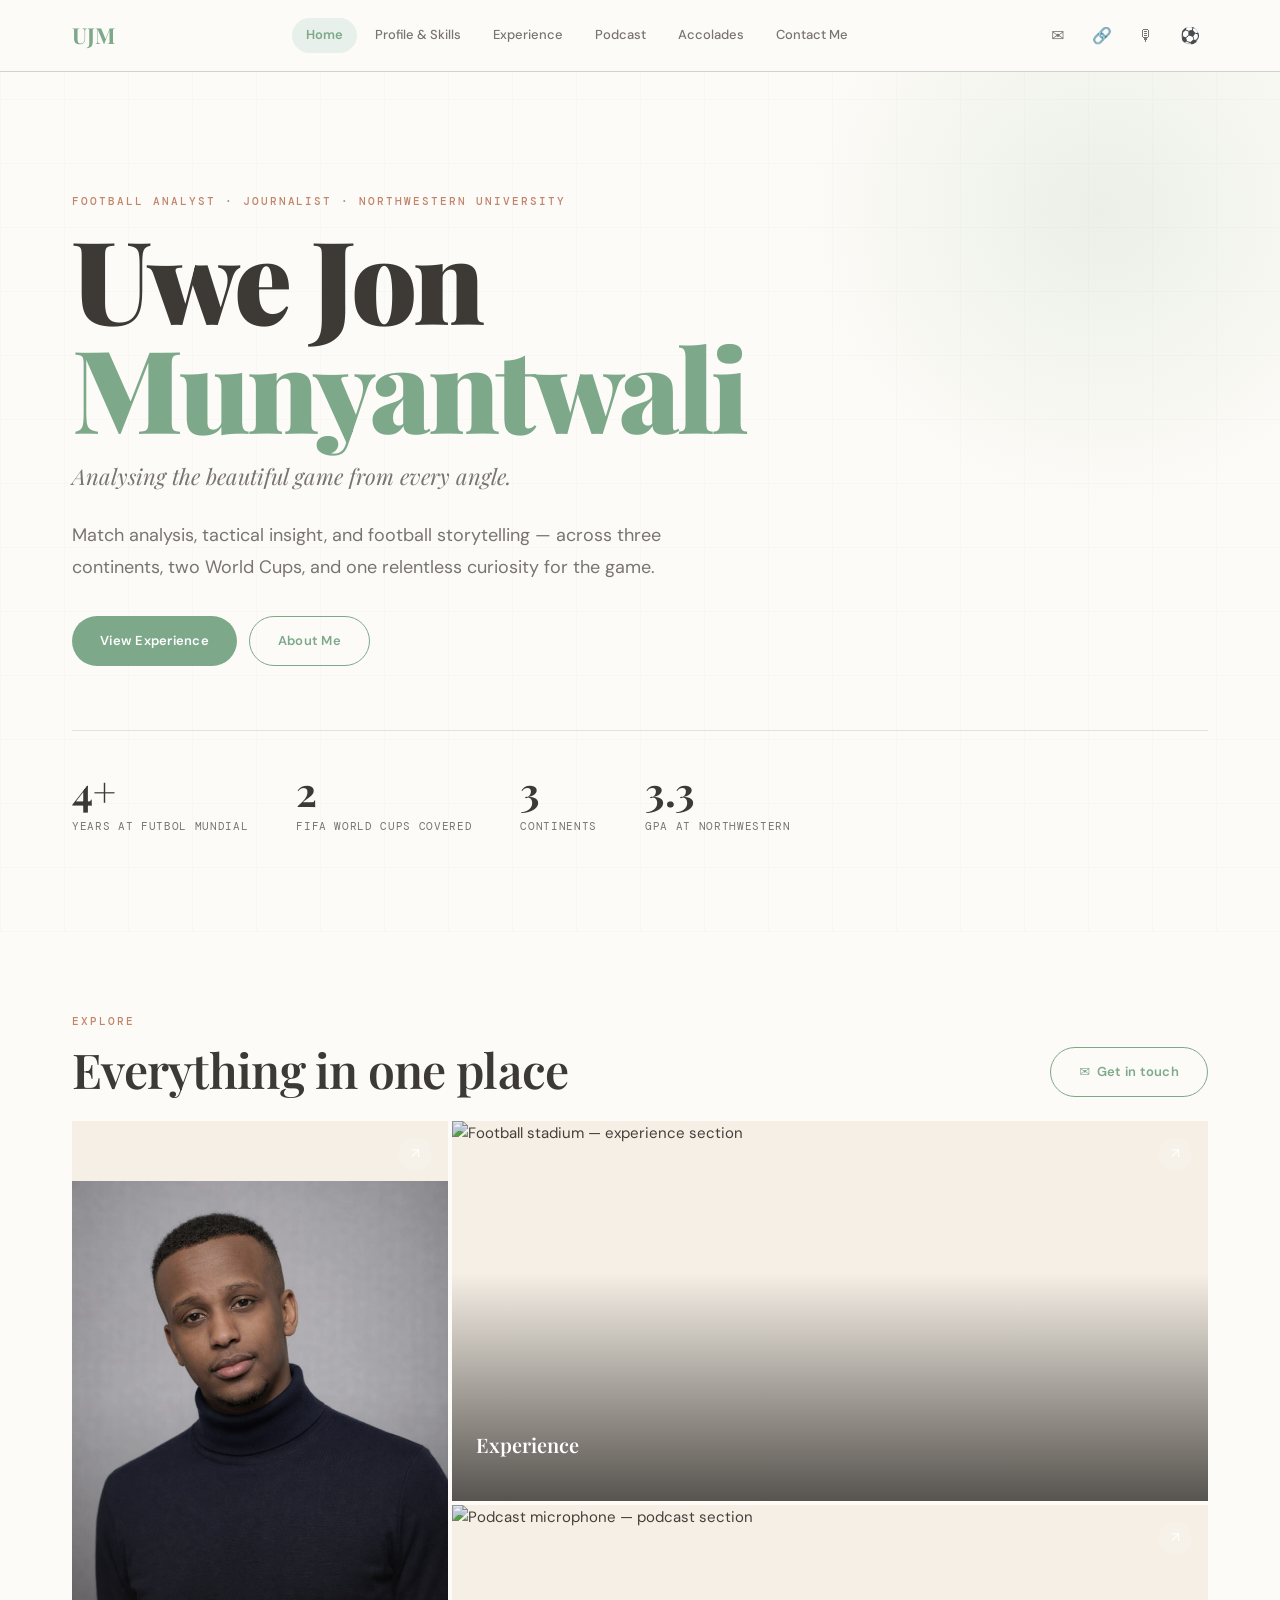
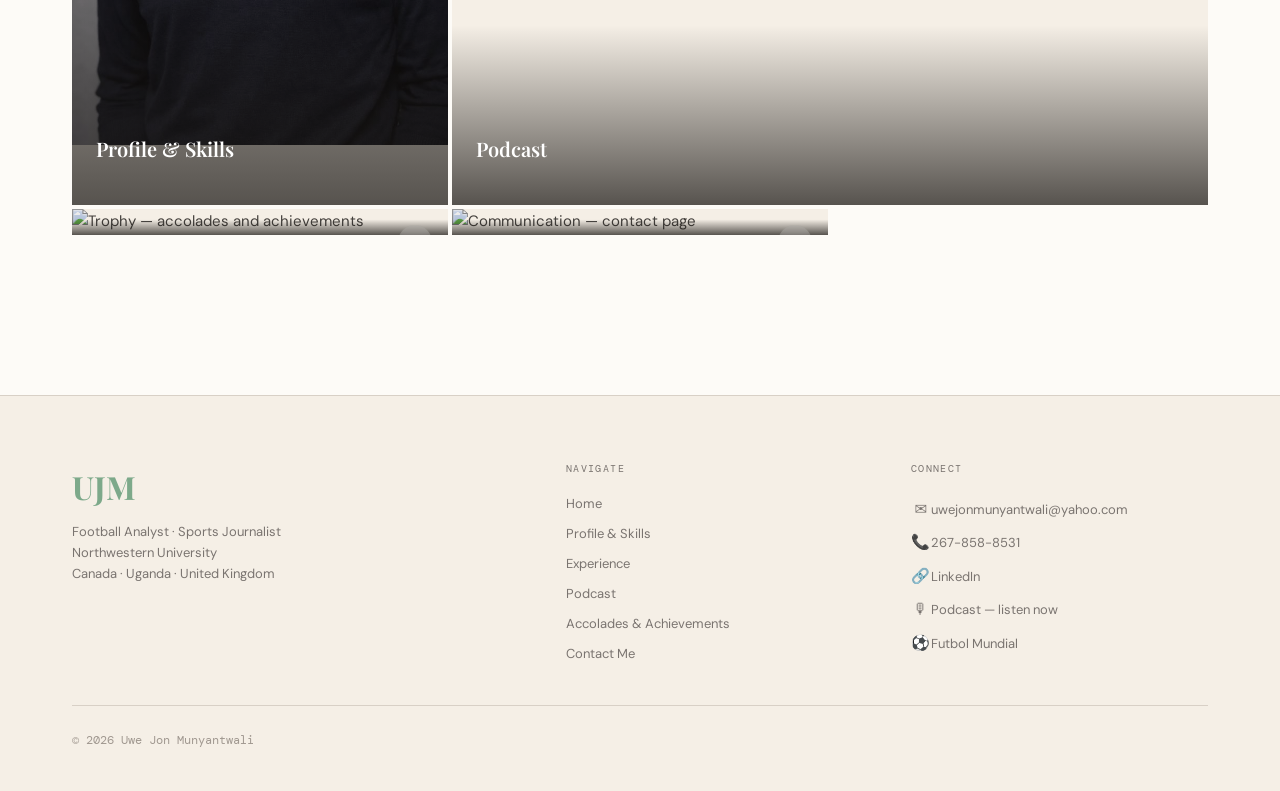
==== commit 8abd3618: "Fix image headshot to fit in full" ====
--- a/index.html
+++ b/index.html
@@ -263,7 +263,8 @@
           -->
           <img src="images/headshot.jpeg"
                alt="Uwe Jon Munyantwali — profile photo"
-               loading="lazy">
+               loading="lazy"
+               style="width:100%; height:100%; object-fit:contain;">
           <div class="tile-overlay" aria-hidden="true"></div>
           <div class="tile-label">
             <span class="tile-name">Profile &amp; Skills</span>
